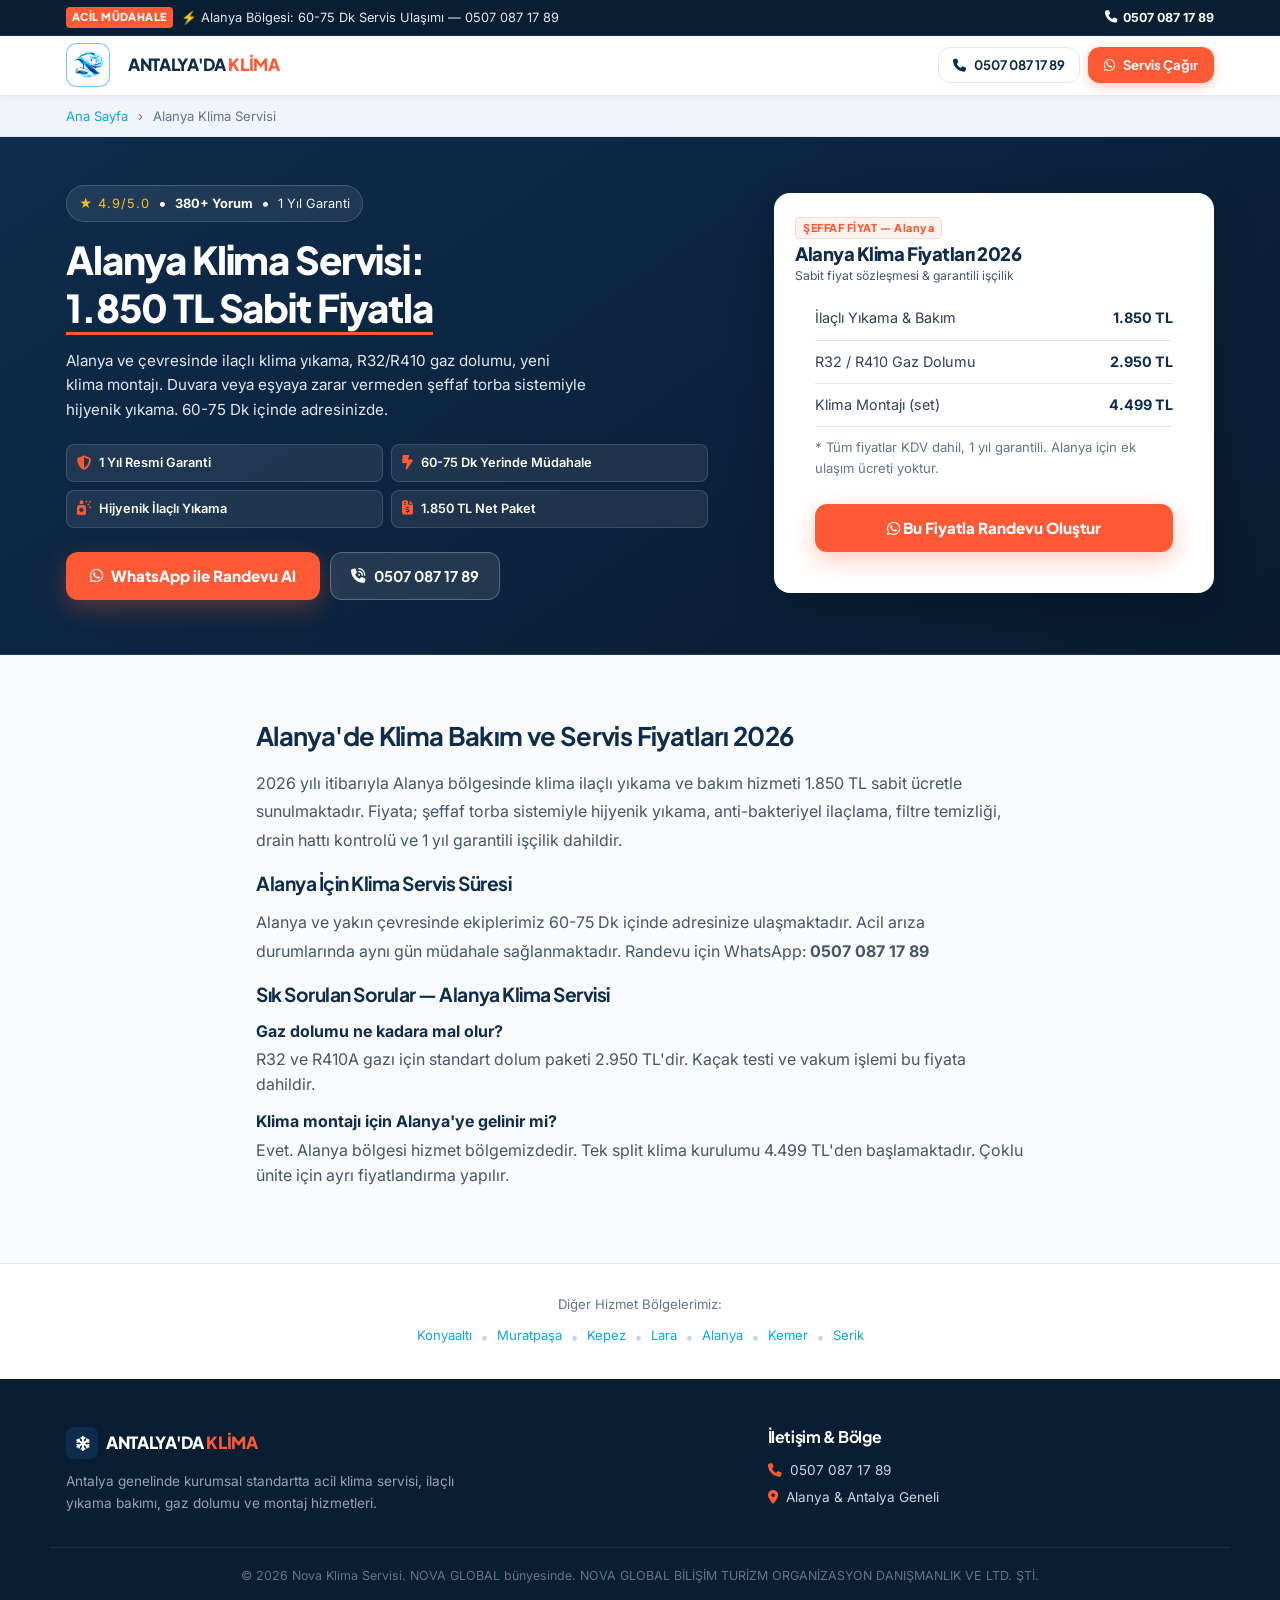
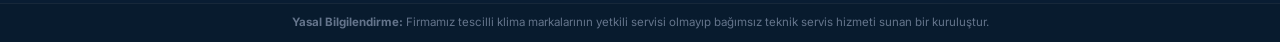
==== alanyada-klima-servisi/index.html @ 12249fc0 "feat: 7 ilce mikro landing page eklendi (Konyaalti, Muratpasa, Kepez, Lara, Alanya, Kemer, Serik) + " ====
<!DOCTYPE html>
<html lang="tr">
<head>
    <meta charset="UTF-8">
    <meta name="viewport" content="width=device-width, initial-scale=1.0, viewport-fit=cover">
    <title>Alanya Klima Servisi | 1.850 TL Sabit Fiyat, İlaçlı Yıkama & Montaj - Nova Klima</title>
    <meta name="description" content="Alanya klima servisi: 1.850 TL sabit fiyatlı ilaçlı yıkama, R32/R410 orijinal gaz dolumu, montaj ve 1 yıl garantili servis. 60-75 Dk müdahale.">
    <meta name="robots" content="index, follow, max-image-preview:large, max-snippet:-1, max-video-preview:-1">
    <link rel="canonical" href="https://antalyadaklimaservisi.com.tr/alanyada-klima-servisi/">
    <meta name="geo.region" content="TR-07">
    <meta name="geo.placename" content="Alanya, Antalya">
    <meta name="geo.position" content="36.5441;32.0060">
    <meta name="ICBM" content="36.5441, 32.0060">
    <meta property="og:title" content="Alanya Klima Servisi | 1.850 TL Sabit Fiyat">
    <meta property="og:description" content="Alanya klima servisi: ilaçlı yıkama, gaz dolumu, montaj. 60-75 Dk müdahale, 1 yıl garanti.">
    <meta property="og:url" content="https://antalyadaklimaservisi.com.tr/alanyada-klima-servisi/">
    <meta property="og:type" content="website">
    <meta property="og:locale" content="tr_TR">
    <meta name="twitter:card" content="summary">
    <!-- Google tag -->
    <script async src="https://www.googletagmanager.com/gtag/js?id=G-EZXXYB2KNB"></script>
    <script>
      window.dataLayer = window.dataLayer || [];
      function gtag(){dataLayer.push(arguments);}
      gtag('js', new Date());
      gtag('config', 'G-EZXXYB2KNB');
    </script>
    <link rel="preconnect" href="https://fonts.googleapis.com">
    <link rel="preconnect" href="https://fonts.gstatic.com" crossorigin>
    <link href="https://fonts.googleapis.com/css2?family=IBM+Plex+Mono:wght@600;700&family=Inter:wght@400;500;600&family=Plus+Jakarta+Sans:wght@600;700;800&display=swap" rel="stylesheet">
    <link rel="stylesheet" href="https://cdnjs.cloudflare.com/ajax/libs/font-awesome/6.5.1/css/all.min.css">
    <link rel="icon" type="image/png" href="../images/logo.png">
    <link rel="stylesheet" href="../style.css">
    <script type="application/ld+json">
    {
      "@context": "https://schema.org",
      "@graph": [
        {
          "@type": "HVACBusiness",
          "@id": "https://antalyadaklimaservisi.com.tr/#business",
          "name": "Alanya Klima Servisi — Nova Klima",
          "url": "https://antalyadaklimaservisi.com.tr/alanyada-klima-servisi/",
          "telephone": "+905070871789",
          "priceRange": "₺₺",
          "address": {
            "@type": "PostalAddress",
            "streetAddress": "Kültür Mahallesi 3856 Sokak No:2 D:1",
            "addressLocality": "Kepez",
            "addressRegion": "Antalya",
            "postalCode": "07070",
            "addressCountry": "TR"
          },
          "areaServed": "Alanya, Antalya",
          "openingHoursSpecification": {
            "@type": "OpeningHoursSpecification",
            "dayOfWeek": ["Monday","Tuesday","Wednesday","Thursday","Friday","Saturday","Sunday"],
            "opens": "08:00",
            "closes": "23:00"
          },
          "parentOrganization": {
            "@type": "Organization",
            "@id": "https://novadigital.com.tr/#organization",
            "name": "NOVA GLOBAL",
            "legalName": "NOVA GLOBAL BİLİŞİM TURİZM ORGANİZASYON DANIŞMANLIK VE LİMİTED ŞİRKETİ",
            "url": "https://novadigital.com.tr"
          }
        },
        {
          "@type": "Service",
          "name": "Alanya Klima Servisi",
          "provider": {"@id": "https://antalyadaklimaservisi.com.tr/#business"},
          "serviceType": "Klima Bakım, Yıkama, Gaz Dolumu ve Montaj",
          "areaServed": "Alanya, Antalya",
          "offers": [
            {"@type": "Offer", "name": "İlaçlı Yıkama & Bakım", "price": "1850", "priceCurrency": "TRY"},
            {"@type": "Offer", "name": "R32/R410 Gaz Dolumu", "price": "2950", "priceCurrency": "TRY"},
            {"@type": "Offer", "name": "Klima Montajı", "price": "4499", "priceCurrency": "TRY"}
          ]
        },
        {
          "@type": "BreadcrumbList",
          "itemListElement": [
            {"@type": "ListItem", "position": 1, "name": "Ana Sayfa", "item": "https://antalyadaklimaservisi.com.tr/"},
            {"@type": "ListItem", "position": 2, "name": "Alanya Klima Servisi", "item": "https://antalyadaklimaservisi.com.tr/alanyada-klima-servisi/"}
          ]
        }
      ]
    }
    </script>
</head>
<body>
    <!-- ANNOUNCEMENT -->
    <div class="top-announcement">
        <div class="container top-flex">
            <div class="notice-item">
                <span class="notice-badge">ACİL MÜDAHALE</span>
                <span class="announce-txt">⚡ Alanya Bölgesi: 60-75 Dk Servis Ulaşımı — 0507 087 17 89</span>
            </div>
            <div class="notice-phone">
                <a href="tel:05070871789" class="phone-link"><i class="fa-solid fa-phone"></i> 0507 087 17 89</a>
            </div>
        </div>
    </div>

    <!-- HEADER -->
    <header class="site-header">
        <div class="container header-flex">
            <a href="/" class="brand-box">
                <img src="../images/logo.png" alt="Nova Klima Logo" class="brand-logo-img" style="width:44px;height:44px;border-radius:10px;object-fit:contain;background:#fff;padding:2px;border:1.5px solid rgba(14,165,233,0.6);margin-right:10px;">
                <span class="brand-name">ANTALYA'DA <span class="brand-accent">KLİMA</span></span>
            </a>
            <div class="header-actions">
                <a href="tel:05070871789" class="btn btn-outline-nav"><i class="fa-solid fa-phone"></i> 0507 087 17 89</a>
                <a href="https://wa.me/905070871789?text=Merhaba%2C+Alanya+i%C3%A7in+klima+servis+randevusu+almak+istiyorum." target="_blank" class="btn btn-primary-nav"><i class="fa-brands fa-whatsapp"></i> Servis Çağır</a>
            </div>
        </div>
    </header>

    <!-- BREADCRUMB -->
    <div style="background:#F1F5F9;border-bottom:1px solid #E2E8F0;padding:10px 0;font-size:0.82rem;color:#64748B;">
        <div class="container">
            <a href="/" style="color:#0EA5E9;text-decoration:none;">Ana Sayfa</a>
            <span style="margin:0 6px;">›</span>
            <span>Alanya Klima Servisi</span>
        </div>
    </div>

    <!-- HERO -->
    <section class="hero-clean">
        <div class="container hero-grid">
            <div class="hero-left">
                <div class="trust-score-pill">
                    <span class="stars">★ 4.9/5.0</span>
                    <span class="pill-dot">•</span>
                    <span class="score-text"><strong>380+ Yorum</strong></span>
                    <span class="pill-dot">•</span>
                    <span class="score-text">1 Yıl Garanti</span>
                </div>
                <h1 class="hero-h1">Alanya Klima Servisi: <span class="hero-accent">1.850 TL Sabit Fiyatla</span></h1>
                <p class="hero-desc">Alanya ve çevresinde ilaçlı klima yıkama, R32/R410 gaz dolumu, yeni klima montajı. Duvara veya eşyaya zarar vermeden şeffaf torba sistemiyle hijyenik yıkama. 60-75 Dk içinde adresinizde.</p>
                <div class="proof-chips-row">
                    <div class="proof-chip-item"><i class="fa-solid fa-shield-halved"></i><span>1 Yıl Resmi Garanti</span></div>
                    <div class="proof-chip-item"><i class="fa-solid fa-bolt-lightning"></i><span>60-75 Dk Yerinde Müdahale</span></div>
                    <div class="proof-chip-item"><i class="fa-solid fa-spray-can-sparkles"></i><span>Hijyenik İlaçlı Yıkama</span></div>
                    <div class="proof-chip-item"><i class="fa-solid fa-file-invoice-dollar"></i><span>1.850 TL Net Paket</span></div>
                </div>
                <div class="hero-cta-group">
                    <a href="https://wa.me/905070871789?text=Merhaba%2C+Alanya+klima+servis+randevusu+istiyorum." target="_blank" class="btn btn-hero-primary"><i class="fa-brands fa-whatsapp"></i> WhatsApp ile Randevu Al</a>
                    <a href="tel:05070871789" class="btn btn-hero-secondary"><i class="fa-solid fa-phone-volume"></i> 0507 087 17 89</a>
                </div>
            </div>
            <!-- PRICE CARD -->
            <div class="hero-calc-wrapper">
                <div class="calc-top">
                    <span class="calc-tag">ŞEFFAF FİYAT — Alanya</span>
                    <h3>Alanya Klima Fiyatları 2026</h3>
                    <p class="calc-sub">Sabit fiyat sözleşmesi & garantili işçilik</p>
                </div>
                <div style="padding:0 20px 20px;">
                    <table style="width:100%;border-collapse:collapse;font-size:0.9rem;">
                        <tr style="border-bottom:1px solid #E2E8F0;">
                            <td style="padding:10px 0;color:#334155;">İlaçlı Yıkama & Bakım</td>
                            <td style="padding:10px 0;font-weight:700;color:#0F2C4C;text-align:right;">1.850 TL</td>
                        </tr>
                        <tr style="border-bottom:1px solid #E2E8F0;">
                            <td style="padding:10px 0;color:#334155;">R32 / R410 Gaz Dolumu</td>
                            <td style="padding:10px 0;font-weight:700;color:#0F2C4C;text-align:right;">2.950 TL</td>
                        </tr>
                        <tr style="border-bottom:1px solid #E2E8F0;">
                            <td style="padding:10px 0;color:#334155;">Klima Montajı (set)</td>
                            <td style="padding:10px 0;font-weight:700;color:#0F2C4C;text-align:right;">4.499 TL</td>
                        </tr>
                        <tr>
                            <td style="padding:10px 0;color:#64748B;font-size:0.82rem;" colspan="2">* Tüm fiyatlar KDV dahil, 1 yıl garantili. Alanya için ek ulaşım ücreti yoktur.</td>
                        </tr>
                    </table>
                    <a href="https://wa.me/905070871789?text=Merhaba%2C+Alanya+klima+randevusu+almak+istiyorum." target="_blank" class="btn btn-hero-primary btn-block" style="margin-top:16px;display:block;text-align:center;"><i class="fa-brands fa-whatsapp"></i> Bu Fiyatla Randevu Oluştur</a>
                </div>
            </div>
        </div>
    </section>

    <!-- SEO CONTENT SECTION -->
    <section class="section" style="background:#F8FAFC;">
        <div class="container" style="max-width:800px;margin:0 auto;">
            <h2 style="font-size:1.6rem;color:#0F2C4C;margin-bottom:16px;">Alanya'de Klima Bakım ve Servis Fiyatları 2026</h2>
            <p style="color:#475569;line-height:1.8;margin-bottom:16px;">2026 yılı itibarıyla Alanya bölgesinde klima ilaçlı yıkama ve bakım hizmeti 1.850 TL sabit ücretle sunulmaktadır. Fiyata; şeffaf torba sistemiyle hijyenik yıkama, anti-bakteriyel ilaçlama, filtre temizliği, drain hattı kontrolü ve 1 yıl garantili işçilik dahildir.</p>
            <h3 style="font-size:1.2rem;color:#0F2C4C;margin-bottom:12px;">Alanya İçin Klima Servis Süresi</h3>
            <p style="color:#475569;line-height:1.8;margin-bottom:16px;">Alanya ve yakın çevresinde ekiplerimiz 60-75 Dk içinde adresinize ulaşmaktadır. Acil arıza durumlarında aynı gün müdahale sağlanmaktadır. Randevu için WhatsApp: <strong>0507 087 17 89</strong></p>
            <h3 style="font-size:1.2rem;color:#0F2C4C;margin-bottom:12px;">Sık Sorulan Sorular — Alanya Klima Servisi</h3>
            <div style="margin-bottom:12px;"><strong style="color:#0F2C4C;">Gaz dolumu ne kadara mal olur?</strong><p style="color:#475569;margin-top:4px;">R32 ve R410A gazı için standart dolum paketi 2.950 TL'dir. Kaçak testi ve vakum işlemi bu fiyata dahildir.</p></div>
            <div style="margin-bottom:12px;"><strong style="color:#0F2C4C;">Klima montajı için Alanya'ye gelinir mi?</strong><p style="color:#475569;margin-top:4px;">Evet. Alanya bölgesi hizmet bölgemizdedir. Tek split klima kurulumu 4.499 TL'den başlamaktadır. Çoklu ünite için ayrı fiyatlandırma yapılır.</p></div>
        </div>
    </section>

    <!-- HİZMET BÖLGELERİ FOOTER LINKS -->
    <section class="section" style="background:#fff;padding:30px 0;border-top:1px solid #E2E8F0;">
        <div class="container">
            <p style="font-size:0.82rem;color:#64748B;text-align:center;margin-bottom:10px;">Diğer Hizmet Bölgelerimiz:</p>
            <div style="display:flex;flex-wrap:wrap;gap:8px;justify-content:center;">
                <a href="/konyaaltinda-klima-servisi/" style="font-size:0.82rem;color:#0EA5E9;text-decoration:none;">Konyaaltı</a>
                <span style="color:#CBD5E1;">•</span>
                <a href="/muratpasada-klima-servisi/" style="font-size:0.82rem;color:#0EA5E9;text-decoration:none;">Muratpaşa</a>
                <span style="color:#CBD5E1;">•</span>
                <a href="/kepezde-klima-servisi/" style="font-size:0.82rem;color:#0EA5E9;text-decoration:none;">Kepez</a>
                <span style="color:#CBD5E1;">•</span>
                <a href="/larada-klima-servisi/" style="font-size:0.82rem;color:#0EA5E9;text-decoration:none;">Lara</a>
                <span style="color:#CBD5E1;">•</span>
                <a href="/alanyada-klima-servisi/" style="font-size:0.82rem;color:#0EA5E9;text-decoration:none;">Alanya</a>
                <span style="color:#CBD5E1;">•</span>
                <a href="/kemerde-klima-servisi/" style="font-size:0.82rem;color:#0EA5E9;text-decoration:none;">Kemer</a>
                <span style="color:#CBD5E1;">•</span>
                <a href="/serikte-klima-servisi/" style="font-size:0.82rem;color:#0EA5E9;text-decoration:none;">Serik</a>
            </div>
        </div>
    </section>

    <!-- FOOTER -->
    <footer class="site-footer">
        <div class="container footer-grid">
            <div>
                <div class="brand-box" style="margin-bottom:12px;">
                    <div class="brand-symbol"><i class="fa-solid fa-snowflake"></i></div>
                    <span class="brand-name" style="color:white;">ANTALYA'DA <span class="brand-accent">KLİMA</span></span>
                </div>
                <p class="footer-desc">Antalya genelinde kurumsal standartta acil klima servisi, ilaçlı yıkama bakımı, gaz dolumu ve montaj hizmetleri.</p>
            </div>
            <div>
                <h4 class="footer-heading">İletişim & Bölge</h4>
                <p class="footer-contact-item"><i class="fa-solid fa-phone"></i> 0507 087 17 89</p>
                <p class="footer-contact-item"><i class="fa-solid fa-location-dot"></i> Alanya & Antalya Geneli</p>
            </div>
        </div>
        <div class="footer-copy">
            <div class="container text-center">
                <p>© 2026 Nova Klima Servisi. NOVA GLOBAL bünyesinde. NOVA GLOBAL BİLİŞİM TURİZM ORGANİZASYON DANIŞMANLIK VE LTD. ŞTİ.</p>
            </div>
        </div>
        <div style="background:#081B2E;color:#64748B;font-size:0.72rem;text-align:center;padding:10px 14px;border-top:1px solid rgba(255,255,255,0.06);">
            <div class="container"><strong>Yasal Bilgilendirme:</strong> Firmamız tescilli klima markalarının yetkili servisi olmayıp bağımsız teknik servis hizmeti sunan bir kuruluştur.</div>
        </div>
    </footer>

    <!-- MOBILE STICKY BAR -->
    <div class="mobile-sticky-bar">
        <a href="tel:05070871789" class="sticky-btn btn-call-mobile"><i class="fa-solid fa-phone-volume"></i><span>0507 087 17 89</span></a>
        <a href="https://wa.me/905070871789?text=Merhaba%2C+Alanya+klima+randevusu+almak+istiyorum." target="_blank" class="sticky-btn btn-wa-mobile"><i class="fa-brands fa-whatsapp"></i><span>WhatsApp Usta</span></a>
    </div>

    <script src="../app.js"></script>
</body>
</html>
---- style.css ----
/* ==========================================================================
   ANTALYA'DA KLİMA SERVİSİ — PREMIUM HVAC DESIGN SYSTEM (2026)
   Theme: Deep Petrol Navy (#0F2C4C) & High-Conversion Coral Orange (#FF5A36)
   Typography: Plus Jakarta Sans (Headings) + Inter (Body) + IBM Plex Mono (Prices)
   ========================================================================== */

:root {
    /* Primary Colors */
    --color-navy: #0F2C4C;
    --color-navy-dark: #091D33;
    --color-navy-light: #163E69;
    --color-navy-gradient: linear-gradient(145deg, #0F2C4C 0%, #081B30 100%);
    
    /* CTA / Accent Colors */
    --color-orange: #FF5A36;
    --color-orange-hover: #E84522;
    --color-orange-light: #FFF1EE;
    --color-orange-border: #FFD8CF;
    
    /* Cold / Cooling Accents */
    --color-ice-blue: #E0F2FE;
    --color-cyan: #0284C7;
    
    /* Neutral & Backgrounds */
    --color-bg-light: #F7F8FA;
    --color-surface: #FFFFFF;
    --color-text: #0F172A;
    --color-text-sub: #475569;
    --color-text-muted: #94A3B8;
    --color-border: #E2E8F0;
    --color-white: #FFFFFF;
    
    /* Elevation & Radii */
    --radius-sm: 8px;
    --radius-md: 12px;
    --radius-lg: 16px;
    
    --shadow-sm: 0 2px 6px rgba(15, 44, 76, 0.04);
    --shadow-card: 0 10px 30px rgba(15, 44, 76, 0.06);
    --shadow-card-hover: 0 16px 40px rgba(15, 44, 76, 0.12);
    --shadow-orange: 0 8px 24px rgba(255, 90, 54, 0.32);
    --shadow-popular: 0 16px 44px rgba(255, 90, 54, 0.16);
}

/* 100% BULLETPROOF ZERO HORIZONTAL SCROLL */
*, *::before, *::after {
    margin: 0;
    padding: 0;
    box-sizing: border-box;
}

html {
    scroll-behavior: smooth;
    font-size: 16px;
    width: 100%;
    max-width: 100%;
    overflow-x: hidden;
}

body {
    font-family: 'Inter', -apple-system, BlinkMacSystemFont, 'Segoe UI', Roboto, sans-serif;
    color: var(--color-text);
    background-color: var(--color-bg-light);
    line-height: 1.55;
    -webkit-font-smoothing: antialiased;
    -webkit-text-size-adjust: 100%;
    width: 100%;
    max-width: 100%;
    overflow-x: hidden;
    position: relative;
}

h1, h2, h3, h4 {
    font-family: 'Plus Jakarta Sans', sans-serif;
    color: var(--color-navy);
    letter-spacing: -0.025em;
    line-height: 1.3;
}

a {
    text-decoration: none;
    color: inherit;
    transition: all 0.2s cubic-bezier(0.16, 1, 0.3, 1);
}

ul {
    list-style: none;
}

img {
    max-width: 100%;
    height: auto;
    display: block;
}

.container {
    width: 100%;
    max-width: 1180px;
    margin: 0 auto;
    padding: 0 16px;
    box-sizing: border-box;
}

.text-center {
    text-align: center;
}

/* SECTION UTILS */
.section {
    padding: 64px 0;
    width: 100%;
    max-width: 100%;
    overflow: hidden;
}

.section-title {
    max-width: 680px;
    margin: 0 auto 40px;
}

.section-badge {
    display: inline-block;
    background: var(--color-ice-blue);
    color: var(--color-cyan);
    font-family: 'Plus Jakarta Sans', sans-serif;
    font-size: 0.74rem;
    font-weight: 800;
    letter-spacing: 0.08em;
    text-transform: uppercase;
    padding: 4px 10px;
    border-radius: 6px;
    margin-bottom: 10px;
    border: 1px solid rgba(2, 132, 199, 0.15);
}

.section-title h2 {
    font-size: clamp(1.5rem, 3vw, 2.1rem);
    font-weight: 800;
    margin-bottom: 10px;
    color: var(--color-navy);
}

.section-title p {
    font-size: 0.95rem;
    color: var(--color-text-sub);
    line-height: 1.6;
}

/* ==========================================================================
   1. TOP ANNOUNCEMENT
   ========================================================================== */
.top-announcement {
    background: var(--color-navy-dark);
    color: var(--color-white);
    padding: 7px 0;
    font-size: 0.78rem;
    border-bottom: 1px solid rgba(255, 255, 255, 0.08);
}

.top-flex {
    display: flex;
    justify-content: space-between;
    align-items: center;
    gap: 10px;
    width: 100%;
}

.notice-item {
    display: inline-flex;
    align-items: center;
    gap: 8px;
    min-width: 0;
}

.notice-badge {
    background: var(--color-orange);
    color: #FFFFFF;
    font-family: 'Plus Jakarta Sans', sans-serif;
    font-weight: 800;
    font-size: 0.68rem;
    padding: 2px 6px;
    border-radius: 4px;
    letter-spacing: 0.04em;
    flex-shrink: 0;
}

.announce-txt {
    color: #E2E8F0;
    font-size: 0.8rem;
    white-space: nowrap;
    overflow: hidden;
    text-overflow: ellipsis;
}

.phone-link {
    color: #FFFFFF;
    font-weight: 700;
    display: inline-flex;
    align-items: center;
    gap: 6px;
    white-space: nowrap;
    flex-shrink: 0;
}

.phone-link:hover {
    color: var(--color-orange);
}

/* ==========================================================================
   2. HEADER
   ========================================================================== */
.site-header {
    background: var(--color-surface);
    border-bottom: 1px solid var(--color-border);
    position: sticky;
    top: 0;
    z-index: 100;
    height: 60px;
    display: flex;
    align-items: center;
    box-shadow: var(--shadow-sm);
    width: 100%;
}

.header-flex {
    display: flex;
    align-items: center;
    justify-content: space-between;
    width: 100%;
    gap: 10px;
}

.brand-box {
    display: inline-flex;
    align-items: center;
    gap: 8px;
    flex-shrink: 0;
    min-width: 0;
}

.brand-symbol {
    width: 32px;
    height: 32px;
    border-radius: 8px;
    background: var(--color-navy);
    color: var(--color-white);
    display: flex;
    align-items: center;
    justify-content: center;
    font-size: 0.95rem;
    box-shadow: 0 3px 8px rgba(15, 44, 76, 0.2);
    flex-shrink: 0;
}

.brand-name {
    font-family: 'Plus Jakarta Sans', sans-serif;
    font-size: 1.05rem;
    font-weight: 800;
    color: var(--color-navy);
    line-height: 1;
    letter-spacing: -0.02em;
    white-space: nowrap;
}

.brand-name .brand-accent {
    color: var(--color-orange);
}

.header-actions {
    display: inline-flex;
    align-items: center;
    gap: 8px;
    flex-shrink: 0;
}

/* ==========================================================================
   BUTTON SYSTEM
   ========================================================================== */
.btn {
    display: inline-flex;
    align-items: center;
    justify-content: center;
    gap: 8px;
    font-family: 'Plus Jakarta Sans', sans-serif;
    font-weight: 700;
    border-radius: var(--radius-md);
    cursor: pointer;
    border: none;
    transition: all 0.2s cubic-bezier(0.16, 1, 0.3, 1);
    text-align: center;
    font-size: 0.88rem;
    min-height: 42px;
    padding: 8px 18px;
    white-space: nowrap;
    flex-shrink: 0;
    box-sizing: border-box;
}

.btn:hover {
    transform: translateY(-2px);
}

.btn:active {
    transform: translateY(0);
}

/* Nav Buttons */
.btn-outline-nav {
    background: transparent;
    color: var(--color-navy);
    border: 1.5px solid var(--color-border);
    padding: 6px 14px;
    font-size: 0.82rem;
    min-height: 36px;
}
.btn-outline-nav:hover {
    border-color: var(--color-navy);
    background: var(--color-bg-light);
}

.btn-primary-nav {
    background: var(--color-orange);
    color: #FFFFFF;
    box-shadow: 0 4px 12px rgba(255, 90, 54, 0.28);
    padding: 6px 16px;
    font-size: 0.82rem;
    min-height: 36px;
}
.btn-primary-nav:hover {
    background: var(--color-orange-hover);
}

/* Hero Buttons */
.btn-hero-primary {
    background: var(--color-orange);
    color: #FFFFFF;
    font-size: 0.95rem;
    font-weight: 800;
    padding: 12px 24px;
    min-height: 48px;
    border-radius: var(--radius-md);
    box-shadow: var(--shadow-orange);
}
.btn-hero-primary:hover {
    background: var(--color-orange-hover);
}

.btn-hero-secondary {
    background: rgba(255, 255, 255, 0.1);
    color: #FFFFFF;
    border: 1.5px solid rgba(255, 255, 255, 0.25);
    font-size: 0.92rem;
    padding: 12px 20px;
    min-height: 48px;
    border-radius: var(--radius-md);
}
.btn-hero-secondary:hover {
    background: rgba(255, 255, 255, 0.2);
}

.btn-block {
    width: 100%;
}

/* ==========================================================================
   3. HERO SECTION
   ========================================================================== */
.hero-clean {
    background: var(--color-navy-gradient);
    color: #FFFFFF;
    padding: 48px 0 54px;
    position: relative;
    border-bottom: 1px solid rgba(255, 255, 255, 0.08);
    width: 100%;
    overflow: hidden;
}

.hero-grid {
    display: grid;
    grid-template-columns: 1.15fr 0.85fr;
    gap: 32px;
    align-items: center;
    width: 100%;
}

.hero-left {
    min-width: 0;
}

/* Trust Pill */
.trust-score-pill {
    display: inline-flex;
    align-items: center;
    gap: 8px;
    background: rgba(255, 255, 255, 0.08);
    border: 1px solid rgba(255, 255, 255, 0.16);
    padding: 5px 12px;
    border-radius: 999px;
    margin-bottom: 14px;
    max-width: 100%;
}

.trust-score-pill .stars {
    color: #FBBF24;
    font-size: 0.8rem;
    letter-spacing: 1px;
    flex-shrink: 0;
}

.trust-score-pill .score-text {
    font-size: 0.8rem;
    color: #F1F5F9;
    white-space: nowrap;
    overflow: hidden;
    text-overflow: ellipsis;
}

.trust-score-pill .score-text strong {
    color: #FFFFFF;
}

.hero-h1 {
    font-size: clamp(1.6rem, 3.2vw, 2.4rem);
    font-weight: 800;
    line-height: 1.25;
    margin-bottom: 14px;
    color: #FFFFFF !important;
    letter-spacing: -0.03em;
    word-break: break-word;
}

.hero-h1 .hero-accent {
    color: #FFFFFF;
    display: inline-block;
    border-bottom: 3px solid var(--color-orange);
}

.hero-desc {
    font-size: 0.95rem;
    color: #E2E8F0;
    margin-bottom: 22px;
    line-height: 1.6;
    max-width: 520px;
}

/* Proof Chips */
.proof-chips-row {
    display: grid;
    grid-template-columns: repeat(2, minmax(0, 1fr));
    gap: 8px;
    margin-bottom: 24px;
    width: 100%;
}

.proof-chip-item {
    background: rgba(255, 255, 255, 0.08);
    border: 1px solid rgba(255, 255, 255, 0.14);
    padding: 8px 10px;
    border-radius: var(--radius-sm);
    font-size: 0.8rem;
    font-weight: 600;
    color: #FFFFFF;
    display: flex;
    align-items: center;
    gap: 8px;
    min-width: 0;
}

.proof-chip-item span {
    white-space: nowrap;
    overflow: hidden;
    text-overflow: ellipsis;
}

.proof-chip-item i {
    color: var(--color-orange);
    font-size: 0.9rem;
    flex-shrink: 0;
}

.hero-cta-group {
    display: flex;
    gap: 10px;
    flex-wrap: wrap;
    align-items: center;
    width: 100%;
}

/* ==========================================================================
   CALCULATOR CARD (COMPACT SLEEK DESIGN)
   ========================================================================== */
.hero-calc-wrapper {
    background: var(--color-surface);
    border-radius: var(--radius-lg);
    padding: 20px;
    box-shadow: 0 16px 40px rgba(0, 0, 0, 0.22);
    border: 1px solid rgba(255, 255, 255, 0.2);
    color: var(--color-text);
    width: 100%;
    max-width: 440px;
    margin-left: auto;
    box-sizing: border-box;
}

.calc-top {
    margin-bottom: 12px;
    text-align: left;
}

.calc-tag {
    display: inline-block;
    font-family: 'Plus Jakarta Sans', sans-serif;
    font-size: 0.68rem;
    font-weight: 800;
    color: var(--color-orange);
    background: var(--color-orange-light);
    border: 1px solid var(--color-orange-border);
    padding: 2px 7px;
    border-radius: 4px;
    letter-spacing: 0.05em;
    margin-bottom: 4px;
}

.calc-top h3 {
    font-size: 1.15rem;
    font-weight: 800;
    color: var(--color-navy);
    margin-bottom: 1px;
    line-height: 1.2;
}

.calc-sub {
    font-size: 0.76rem;
    color: var(--color-text-sub);
}

.calc-form-clean .field-box {
    margin-bottom: 9px;
}

.calc-form-clean label {
    display: block;
    font-size: 0.76rem;
    font-weight: 700;
    color: var(--color-navy);
    margin-bottom: 3px;
}

.calc-form-clean label i {
    color: var(--color-orange);
    margin-right: 4px;
}

.select-clean {
    width: 100%;
    height: 38px;
    border: 1.5px solid var(--color-border);
    border-radius: var(--radius-sm);
    padding: 0 10px;
    font-family: 'Inter', sans-serif;
    font-size: 0.82rem;
    color: var(--color-text);
    background-color: var(--color-bg-light);
    outline: none;
    transition: all 0.2s;
    box-sizing: border-box;
}

.select-clean:focus {
    border-color: var(--color-orange);
    background-color: #FFFFFF;
    box-shadow: 0 0 0 3px rgba(255, 90, 54, 0.12);
}

.price-output-box {
    background: var(--color-bg-light);
    border: 1.5px solid var(--color-border);
    border-radius: var(--radius-md);
    padding: 10px 14px;
    text-align: center;
    margin: 10px 0 12px;
}

.price-output-box .out-title {
    font-size: 0.72rem;
    font-weight: 600;
    color: var(--color-text-sub);
    text-transform: uppercase;
    letter-spacing: 0.04em;
}

.price-output-box .out-amount {
    font-family: 'IBM Plex Mono', monospace;
    font-size: 1.65rem;
    font-weight: 800;
    color: var(--color-navy);
    line-height: 1.1;
    margin: 2px 0;
}

.price-output-box .out-sub {
    display: inline-flex;
    align-items: center;
    gap: 4px;
    font-size: 0.72rem;
    font-weight: 600;
    color: #16A34A;
}

#btnCallKlimaMaster {
    min-height: 44px;
    padding: 10px 18px;
    font-size: 0.92rem;
}

/* ==========================================================================
   4. VISUAL PROOF SHOWCASE
   ========================================================================== */
.visual-proof-section {
    background: var(--color-surface);
    border-bottom: 1px solid var(--color-border);
}

.visual-grid {
    display: grid;
    grid-template-columns: repeat(3, 1fr);
    gap: 24px;
    width: 100%;
}

.visual-card {
    background: var(--color-surface);
    border-radius: var(--radius-lg);
    border: 1px solid var(--color-border);
    overflow: hidden;
    box-shadow: var(--shadow-card);
    transition: all 0.25s cubic-bezier(0.16, 1, 0.3, 1);
    display: flex;
    flex-direction: column;
    min-width: 0;
}

.visual-card:hover {
    transform: translateY(-4px);
    box-shadow: var(--shadow-card-hover);
    border-color: #CBD5E1;
}

.visual-img-wrap {
    position: relative;
    height: 180px;
    overflow: hidden;
    width: 100%;
}

.visual-img {
    width: 100%;
    height: 100%;
    object-fit: cover;
    display: block;
    transition: transform 0.4s ease;
}

.visual-card:hover .visual-img {
    transform: scale(1.04);
}

.visual-overlay {
    position: absolute;
    inset: 0;
    background: linear-gradient(to top, rgba(15, 44, 76, 0.45), transparent 60%);
}

.visual-info {
    padding: 20px;
    display: flex;
    flex-direction: column;
    flex: 1;
    min-width: 0;
}

.visual-tag {
    display: inline-flex;
    align-items: center;
    gap: 5px;
    background: var(--color-ice-blue);
    color: var(--color-cyan);
    font-size: 0.72rem;
    font-weight: 800;
    padding: 3px 8px;
    border-radius: 6px;
    margin-bottom: 8px;
    align-self: flex-start;
}

.visual-info h3 {
    font-size: 1.08rem;
    font-weight: 800;
    color: var(--color-navy);
    margin-bottom: 6px;
    line-height: 1.35;
}

.visual-info p {
    font-size: 0.86rem;
    color: var(--color-text-sub);
    line-height: 1.55;
}

/* ==========================================================================
   4.5 HOW IT WORKS (TIMELINE)
   ========================================================================== */
.process-section {
    background: var(--color-bg-light);
    border-bottom: 1px solid var(--color-border);
}

.timeline-wrapper {
    position: relative;
    width: 100%;
}

.timeline-line {
    position: absolute;
    top: 40px;
    left: 12%;
    right: 12%;
    height: 2px;
    background: #CBD5E1;
    z-index: 1;
}

.process-grid {
    display: grid;
    grid-template-columns: repeat(3, 1fr);
    gap: 24px;
    position: relative;
    z-index: 2;
    width: 100%;
}

.process-card {
    background: var(--color-surface);
    border: 1px solid var(--color-border);
    border-radius: var(--radius-lg);
    padding: 28px 20px;
    text-align: center;
    box-shadow: var(--shadow-card);
    transition: all 0.2s;
    min-width: 0;
}

.process-card:hover {
    transform: translateY(-4px);
    box-shadow: var(--shadow-card-hover);
}

.process-num {
    width: 50px;
    height: 50px;
    border-radius: 50%;
    background: var(--color-navy);
    color: #FFFFFF;
    font-family: 'IBM Plex Mono', monospace;
    font-size: 1.15rem;
    font-weight: 800;
    display: flex;
    align-items: center;
    justify-content: center;
    margin: 0 auto 16px;
    box-shadow: 0 5px 14px rgba(15, 44, 76, 0.2);
    border: 3px solid #FFFFFF;
}

.process-card:nth-child(2) .process-num {
    background: var(--color-orange);
    box-shadow: 0 5px 14px rgba(255, 90, 54, 0.35);
}

.process-card h3 {
    font-size: 1.1rem;
    font-weight: 800;
    color: var(--color-navy);
    margin-bottom: 6px;
}

.process-card p {
    font-size: 0.86rem;
    color: var(--color-text-sub);
    line-height: 1.55;
}

/* ==========================================================================
   5. PRICING PACKAGES
   ========================================================================== */
.pricing-clean-section {
    background: var(--color-surface);
    border-bottom: 1px solid var(--color-border);
}

.pack-grid {
    display: grid;
    grid-template-columns: repeat(3, 1fr);
    gap: 24px;
    align-items: stretch;
    width: 100%;
}

.pack-box {
    background: var(--color-surface);
    border: 1.5px solid var(--color-border);
    border-radius: var(--radius-lg);
    padding: 28px 22px;
    box-shadow: var(--shadow-card);
    display: flex;
    flex-direction: column;
    position: relative;
    transition: all 0.25s cubic-bezier(0.16, 1, 0.3, 1);
    min-width: 0;
}

.pack-box:hover {
    transform: translateY(-4px);
    box-shadow: var(--shadow-card-hover);
}

.pack-box.popular {
    border: 2px solid var(--color-orange);
    box-shadow: var(--shadow-popular);
    transform: translateY(-4px);
    background: #FFFFFF;
}

.pop-ribbon {
    position: absolute;
    top: -12px;
    left: 50%;
    transform: translateX(-50%);
    background: var(--color-orange);
    color: #FFFFFF;
    font-family: 'Plus Jakarta Sans', sans-serif;
    font-size: 0.7rem;
    font-weight: 800;
    letter-spacing: 0.05em;
    padding: 3px 12px;
    border-radius: 999px;
    box-shadow: 0 4px 10px rgba(255, 90, 54, 0.4);
    white-space: nowrap;
    max-width: 90%;
}

.pack-top {
    border-bottom: 1px solid var(--color-border);
    padding-bottom: 16px;
    margin-bottom: 18px;
}

.pack-category {
    display: inline-block;
    font-size: 0.7rem;
    font-weight: 800;
    letter-spacing: 0.06em;
    color: var(--color-text-muted);
    margin-bottom: 4px;
    text-transform: uppercase;
}

.pack-top h3 {
    font-size: 1.18rem;
    font-weight: 800;
    color: var(--color-navy);
    margin-bottom: 6px;
}

.pack-top p {
    font-size: 0.84rem;
    color: var(--color-text-sub);
    line-height: 1.45;
    margin-bottom: 12px;
    min-height: 38px;
}

.pack-price {
    font-family: 'IBM Plex Mono', monospace;
    font-size: 2rem;
    font-weight: 800;
    color: var(--color-navy);
    line-height: 1;
}

.pack-box.popular .pack-price {
    color: var(--color-orange);
}

.pack-price span {
    font-size: 1rem;
    font-weight: 700;
    color: var(--color-text-sub);
}

.pack-bullets {
    margin-bottom: 24px;
    flex: 1;
}

.pack-bullets li {
    display: flex;
    align-items: flex-start;
    gap: 8px;
    font-size: 0.85rem;
    color: var(--color-text);
    margin-bottom: 10px;
    line-height: 1.4;
}

.pack-bullets li i {
    color: #16A34A;
    font-size: 0.85rem;
    margin-top: 3px;
    flex-shrink: 0;
}

.btn-pack-outline {
    background: transparent;
    color: var(--color-navy);
    border: 1.5px solid var(--color-border);
    border-radius: var(--radius-md);
}
.btn-pack-outline:hover {
    border-color: var(--color-navy);
    background: var(--color-bg-light);
}

.btn-pack-primary {
    background: var(--color-orange);
    color: #FFFFFF;
    border-radius: var(--radius-md);
    box-shadow: var(--shadow-orange);
}
.btn-pack-primary:hover {
    background: var(--color-orange-hover);
}

/* ==========================================================================
   5.5 STORE / VITRİN
   ========================================================================== */
.store-section {
    background: var(--color-bg-light);
    border-bottom: 1px solid var(--color-border);
}

.store-bottom-row {
    display: flex;
    justify-content: space-between;
    align-items: center;
    border-top: 1px solid var(--color-border);
    padding-top: 12px;
    margin-top: auto;
    gap: 8px;
    flex-wrap: wrap;
    width: 100%;
}

.store-price {
    font-family: 'IBM Plex Mono', monospace;
    font-size: 1.25rem;
    font-weight: 800;
    color: var(--color-navy);
}

.store-price.price-orange {
    color: var(--color-orange);
}

.btn-store-buy {
    background: var(--color-orange);
    color: #FFFFFF;
    padding: 6px 14px;
    font-size: 0.8rem;
    min-height: 32px;
    border-radius: var(--radius-sm);
}
.btn-store-buy:hover {
    background: var(--color-orange-hover);
}

.btn-store-outline {
    background: transparent;
    border: 1px solid var(--color-border);
    color: var(--color-navy);
    padding: 6px 12px;
    font-size: 0.8rem;
    min-height: 32px;
    border-radius: var(--radius-sm);
}
.btn-store-outline:hover {
    border-color: var(--color-navy);
    background: var(--color-surface);
}

/* ==========================================================================
   6. FOOTER
   ========================================================================== */
.site-footer {
    background: var(--color-navy-dark);
    color: #FFFFFF;
    padding-top: 48px;
    width: 100%;
    overflow: hidden;
}

.footer-grid {
    display: grid;
    grid-template-columns: 1.2fr 0.8fr;
    gap: 32px;
    padding-bottom: 32px;
    border-bottom: 1px solid rgba(255, 255, 255, 0.08);
    width: 100%;
}

.footer-desc {
    color: #94A3B8;
    font-size: 0.85rem;
    line-height: 1.6;
    max-width: 420px;
}

.footer-heading {
    color: #FFFFFF;
    font-size: 1rem;
    font-weight: 700;
    margin-bottom: 12px;
}

.footer-contact-item {
    color: #CBD5E1;
    font-size: 0.85rem;
    margin-bottom: 6px;
    display: flex;
    align-items: center;
    gap: 8px;
    word-break: break-word;
}

.footer-contact-item i {
    color: var(--color-orange);
    flex-shrink: 0;
}

.footer-copy {
    padding: 18px 0;
    font-size: 0.78rem;
    color: #64748B;
}

/* ==========================================================================
   7. MOBILE STICKY BAR
   ========================================================================== */
.mobile-sticky-bar {
    display: none;
    position: fixed;
    bottom: 0;
    left: 0;
    right: 0;
    width: 100%;
    background: #FFFFFF;
    border-top: 1px solid var(--color-border);
    padding: 8px 12px calc(12px + env(safe-area-inset-bottom, 0px));
    z-index: 999;
    box-shadow: 0 -4px 16px rgba(0, 0, 0, 0.08);
    gap: 8px;
    box-sizing: border-box;
}

.sticky-btn {
    flex: 1;
    display: inline-flex;
    align-items: center;
    justify-content: center;
    gap: 6px;
    padding: 10px 12px;
    border-radius: var(--radius-md);
    font-family: 'Plus Jakarta Sans', sans-serif;
    font-weight: 800;
    font-size: 0.85rem;
    text-align: center;
    min-height: 44px;
    min-width: 0;
    white-space: nowrap;
}

.btn-call-mobile {
    background: var(--color-navy);
    color: #FFFFFF;
}

.btn-wa-mobile {
    background: var(--color-orange);
    color: #FFFFFF;
    box-shadow: 0 4px 12px rgba(255, 90, 54, 0.35);
}

/* ==========================================================================
   RESPONSIVE BREAKPOINTS (STRICT ZERO OVERFLOW)
   ========================================================================== */
@media (max-width: 992px) {
    .hero-grid {
        grid-template-columns: 1fr;
        gap: 28px;
    }
    .hero-calc-wrapper {
        margin-left: 0;
        max-width: 100%;
    }
    .pack-grid,
    .visual-grid,
    .process-grid {
        grid-template-columns: 1fr;
        gap: 18px;
    }
    .timeline-line {
        display: none;
    }
    .pack-box.popular {
        transform: none;
    }
    .footer-grid {
        grid-template-columns: 1fr;
        gap: 20px;
    }
}

@media (max-width: 768px) {
    .section {
        padding: 40px 0;
    }
    .top-announcement {
        display: none;
    }
    .site-header {
        height: 54px;
    }
    .header-actions .btn-outline-nav {
        display: none;
    }
    .hero-clean {
        padding: 28px 0 36px;
    }
    .hero-h1 {
        font-size: 1.55rem;
    }
    .proof-chips-row {
        grid-template-columns: 1fr;
        gap: 6px;
    }
    .hero-cta-group {
        flex-direction: column;
        width: 100%;
        gap: 8px;
    }
    .hero-cta-group .btn {
        width: 100%;
    }
    .hero-calc-wrapper {
        padding: 16px 14px;
    }
    .mobile-sticky-bar {
        display: flex;
    }
    body {
        padding-bottom: 68px;
    }
}

@media (max-width: 360px) {
    .container {
        padding: 0 12px;
    }
    .brand-name {
        font-size: 0.95rem;
    }
    .hero-h1 {
        font-size: 1.4rem;
    }
    .price-output-box .out-amount {
        font-size: 1.45rem;
    }
    .sticky-btn {
        font-size: 0.78rem;
        padding: 8px 6px;
    }
}
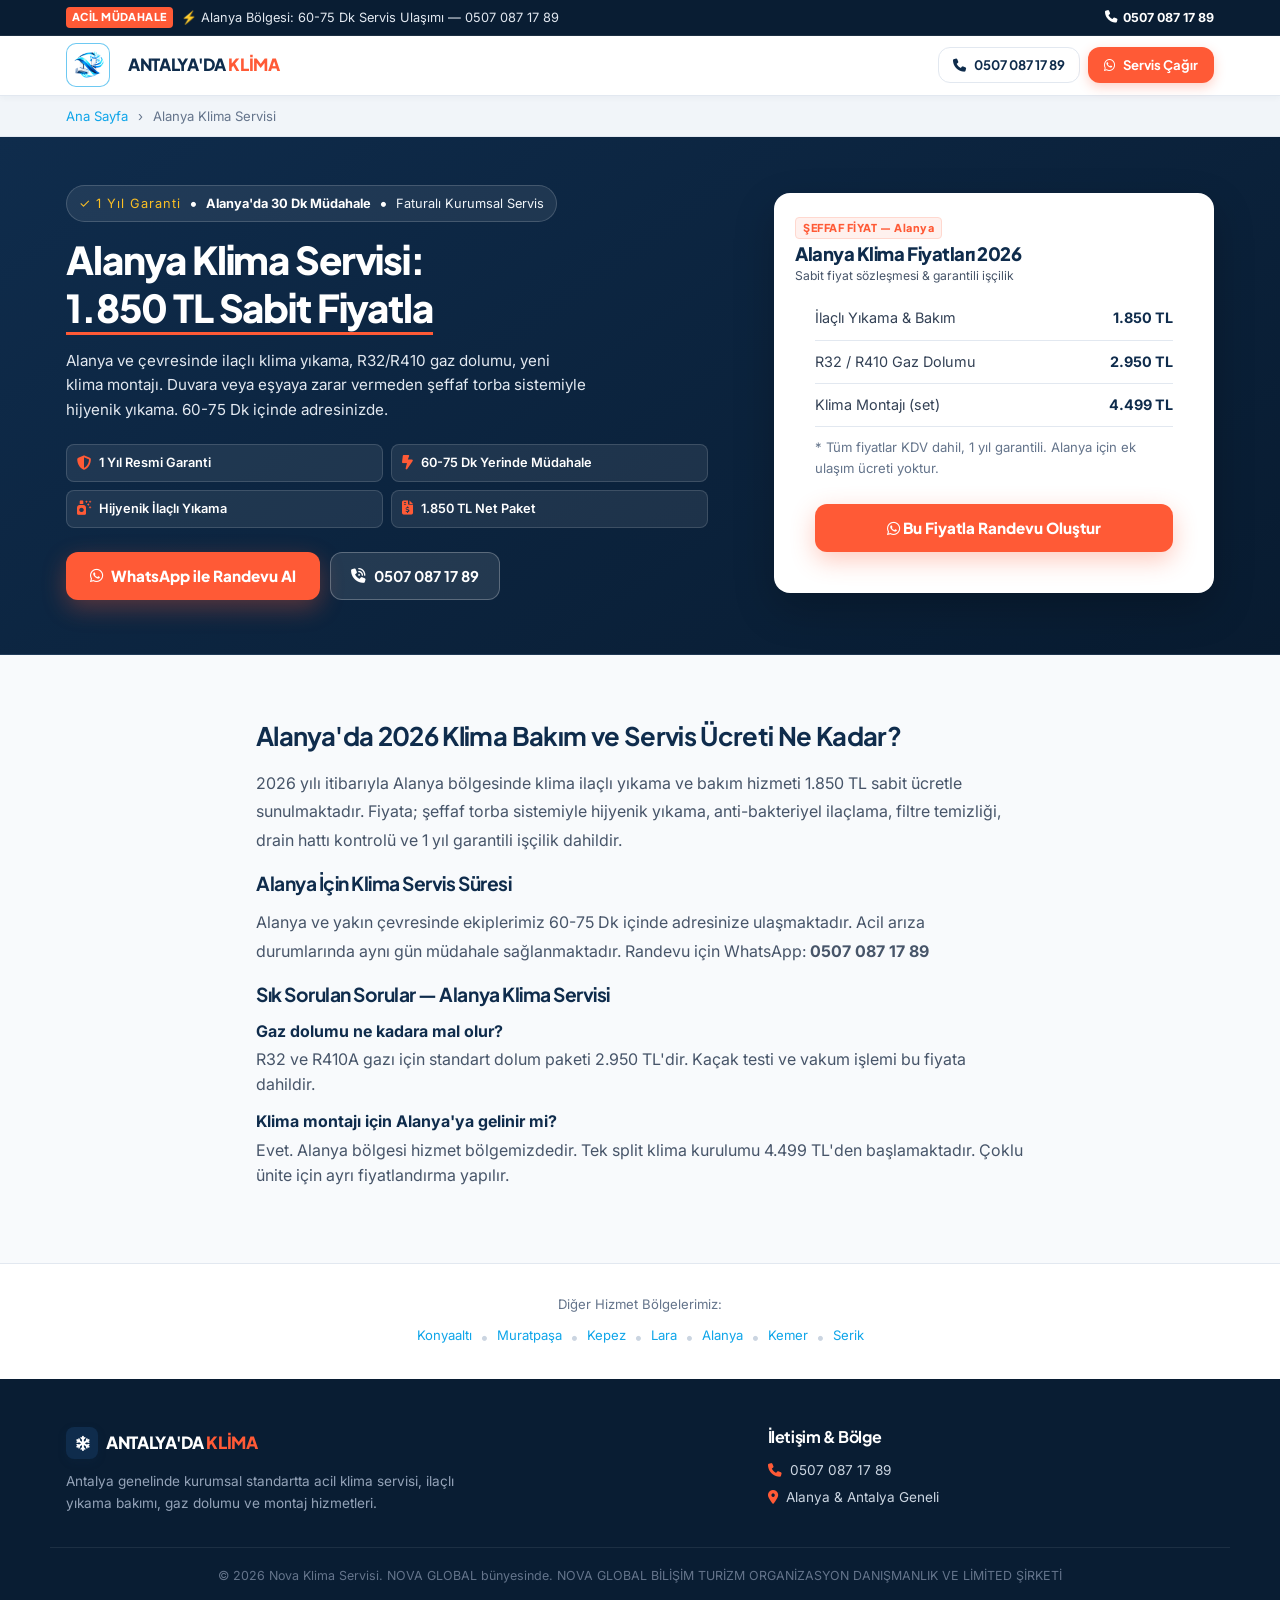
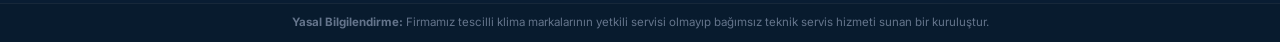
==== commit d1ad23e1: "fix(geo): fix Turkish grammar suffixes across district pages, convert H2s to question format, replac" ====
--- a/alanyada-klima-servisi/index.html
+++ b/alanyada-klima-servisi/index.html
@@ -130,11 +130,11 @@
         <div class="container hero-grid">
             <div class="hero-left">
                 <div class="trust-score-pill">
-                    <span class="stars">★ 4.9/5.0</span>
+                    <span class="stars">✓ 1 Yıl Garanti</span>
                     <span class="pill-dot">•</span>
-                    <span class="score-text"><strong>380+ Yorum</strong></span>
+                    <span class="score-text"><strong>Alanya'da 30 Dk Müdahale</strong></span>
                     <span class="pill-dot">•</span>
-                    <span class="score-text">1 Yıl Garanti</span>
+                    <span class="score-text">Faturalı Kurumsal Servis</span>
                 </div>
                 <h1 class="hero-h1">Alanya Klima Servisi: <span class="hero-accent">1.850 TL Sabit Fiyatla</span></h1>
                 <p class="hero-desc">Alanya ve çevresinde ilaçlı klima yıkama, R32/R410 gaz dolumu, yeni klima montajı. Duvara veya eşyaya zarar vermeden şeffaf torba sistemiyle hijyenik yıkama. 60-75 Dk içinde adresinizde.</p>
@@ -183,13 +183,13 @@
     <!-- SEO CONTENT SECTION -->
     <section class="section" style="background:#F8FAFC;">
         <div class="container" style="max-width:800px;margin:0 auto;">
-            <h2 style="font-size:1.6rem;color:#0F2C4C;margin-bottom:16px;">Alanya'de Klima Bakım ve Servis Fiyatları 2026</h2>
+            <h2 style="font-size:1.6rem;color:#0F2C4C;margin-bottom:16px;">Alanya'da 2026 Klima Bakım ve Servis Ücreti Ne Kadar?</h2>
             <p style="color:#475569;line-height:1.8;margin-bottom:16px;">2026 yılı itibarıyla Alanya bölgesinde klima ilaçlı yıkama ve bakım hizmeti 1.850 TL sabit ücretle sunulmaktadır. Fiyata; şeffaf torba sistemiyle hijyenik yıkama, anti-bakteriyel ilaçlama, filtre temizliği, drain hattı kontrolü ve 1 yıl garantili işçilik dahildir.</p>
             <h3 style="font-size:1.2rem;color:#0F2C4C;margin-bottom:12px;">Alanya İçin Klima Servis Süresi</h3>
             <p style="color:#475569;line-height:1.8;margin-bottom:16px;">Alanya ve yakın çevresinde ekiplerimiz 60-75 Dk içinde adresinize ulaşmaktadır. Acil arıza durumlarında aynı gün müdahale sağlanmaktadır. Randevu için WhatsApp: <strong>0507 087 17 89</strong></p>
             <h3 style="font-size:1.2rem;color:#0F2C4C;margin-bottom:12px;">Sık Sorulan Sorular — Alanya Klima Servisi</h3>
             <div style="margin-bottom:12px;"><strong style="color:#0F2C4C;">Gaz dolumu ne kadara mal olur?</strong><p style="color:#475569;margin-top:4px;">R32 ve R410A gazı için standart dolum paketi 2.950 TL'dir. Kaçak testi ve vakum işlemi bu fiyata dahildir.</p></div>
-            <div style="margin-bottom:12px;"><strong style="color:#0F2C4C;">Klima montajı için Alanya'ye gelinir mi?</strong><p style="color:#475569;margin-top:4px;">Evet. Alanya bölgesi hizmet bölgemizdedir. Tek split klima kurulumu 4.499 TL'den başlamaktadır. Çoklu ünite için ayrı fiyatlandırma yapılır.</p></div>
+            <div style="margin-bottom:12px;"><strong style="color:#0F2C4C;">Klima montajı için Alanya'ya gelinir mi?</strong><p style="color:#475569;margin-top:4px;">Evet. Alanya bölgesi hizmet bölgemizdedir. Tek split klima kurulumu 4.499 TL'den başlamaktadır. Çoklu ünite için ayrı fiyatlandırma yapılır.</p></div>
         </div>
     </section>
 
@@ -233,7 +233,7 @@
         </div>
         <div class="footer-copy">
             <div class="container text-center">
-                <p>© 2026 Nova Klima Servisi. NOVA GLOBAL bünyesinde. NOVA GLOBAL BİLİŞİM TURİZM ORGANİZASYON DANIŞMANLIK VE LTD. ŞTİ.</p>
+                <p>© 2026 Nova Klima Servisi. NOVA GLOBAL bünyesinde. NOVA GLOBAL BİLİŞİM TURİZM ORGANİZASYON DANIŞMANLIK VE LİMİTED ŞİRKETİ</p>
             </div>
         </div>
         <div style="background:#081B2E;color:#64748B;font-size:0.72rem;text-align:center;padding:10px 14px;border-top:1px solid rgba(255,255,255,0.06);">
